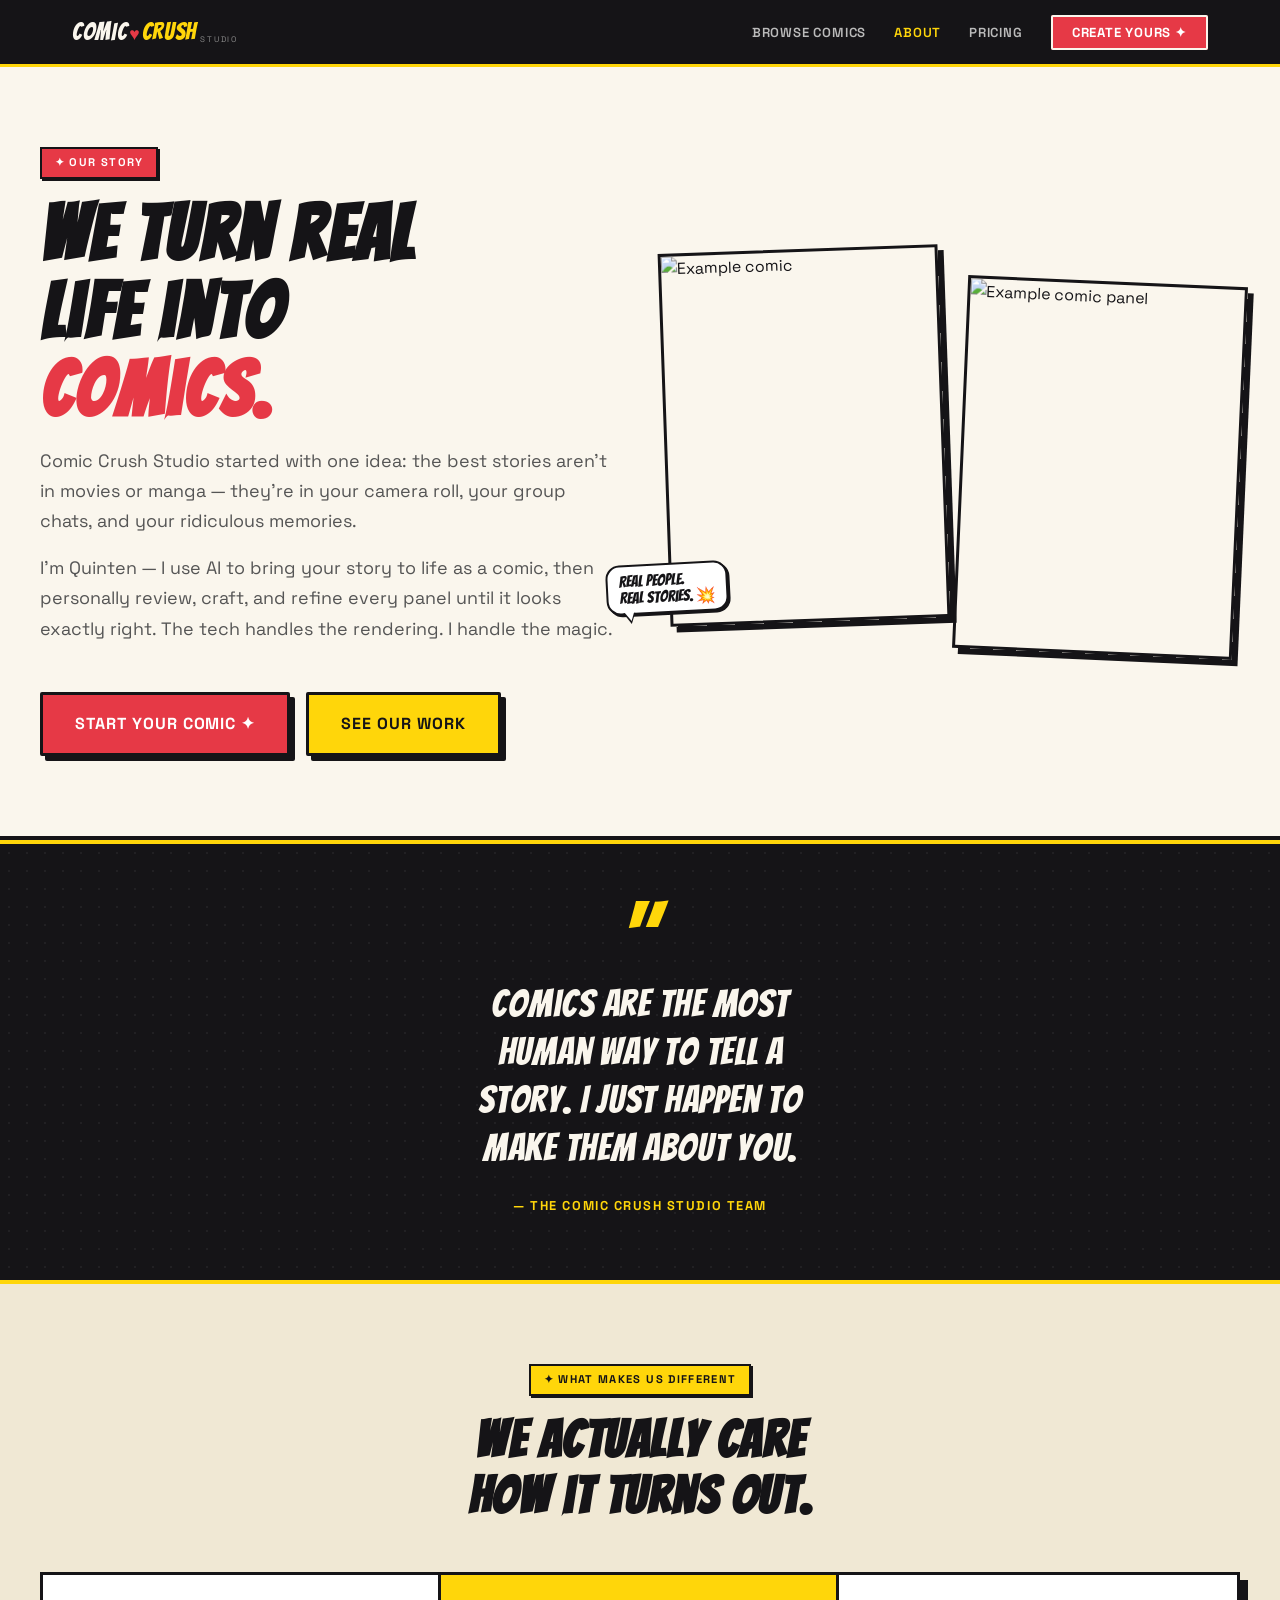
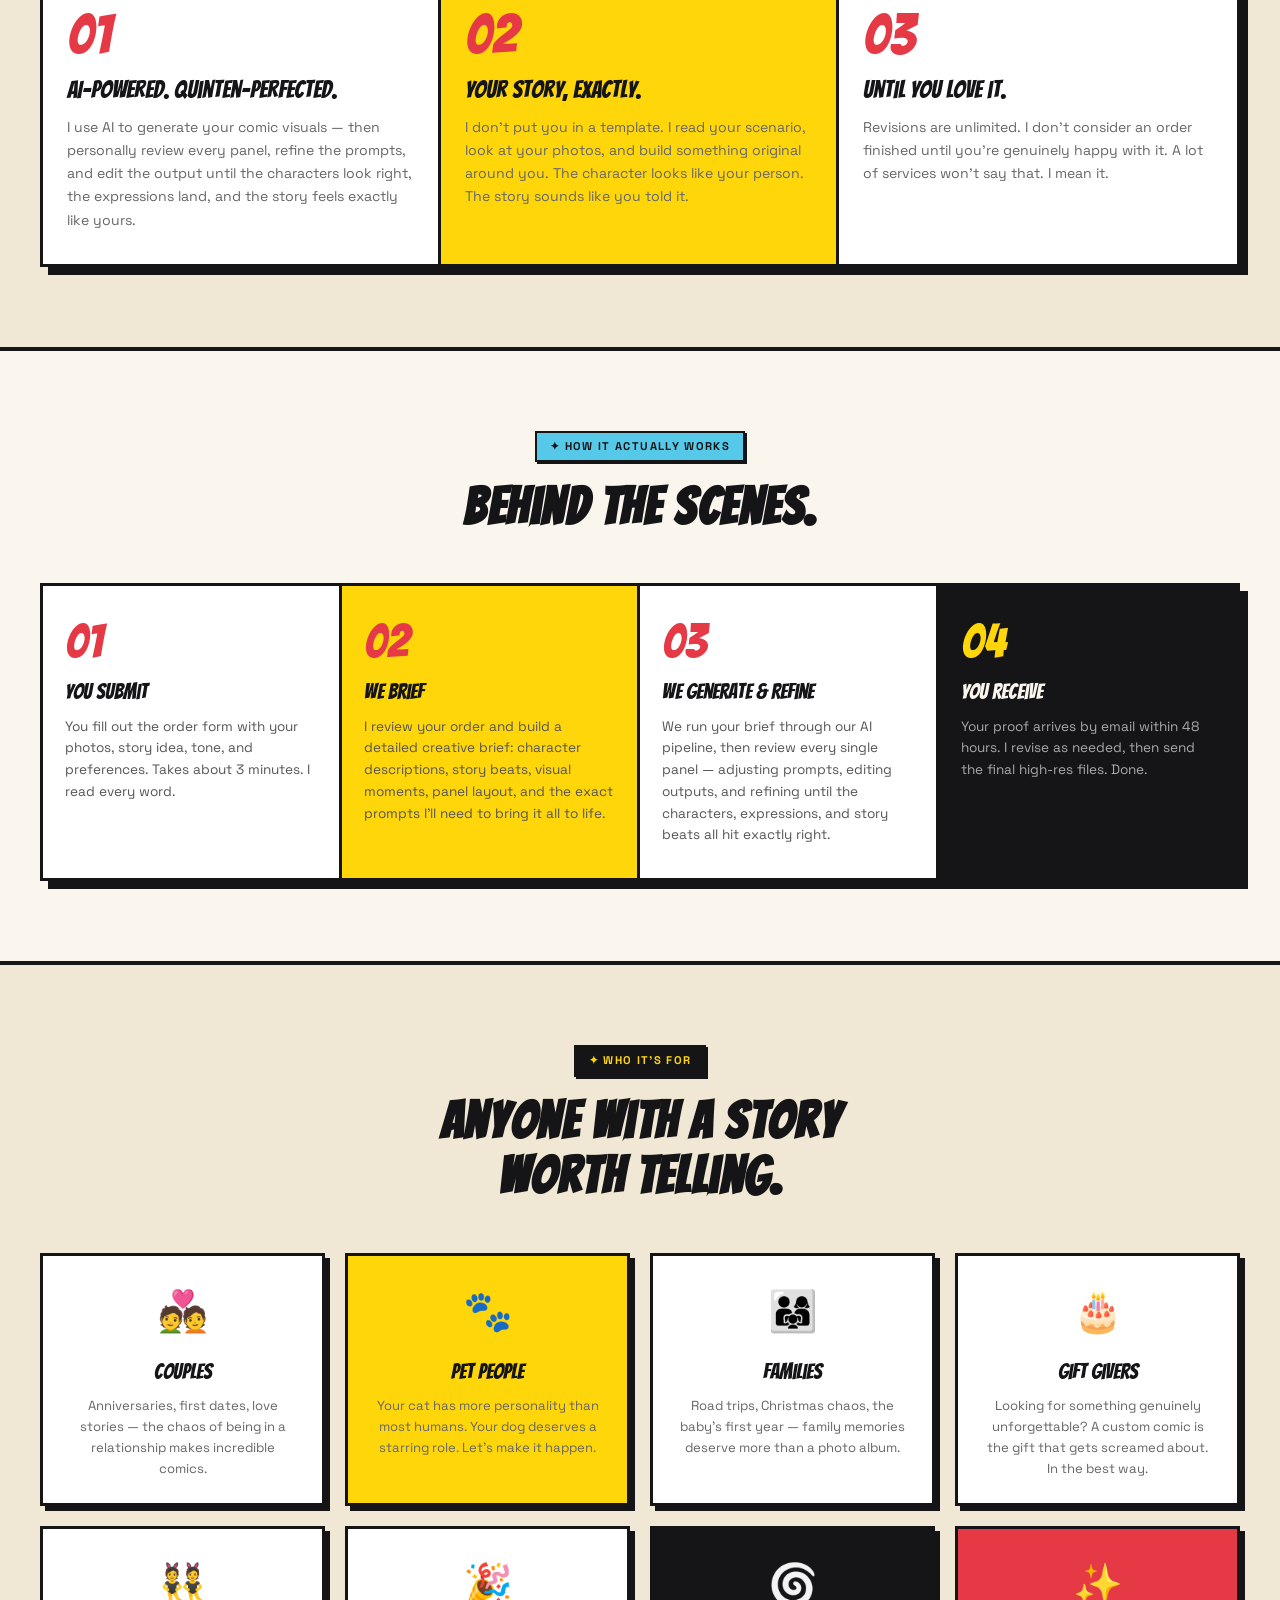
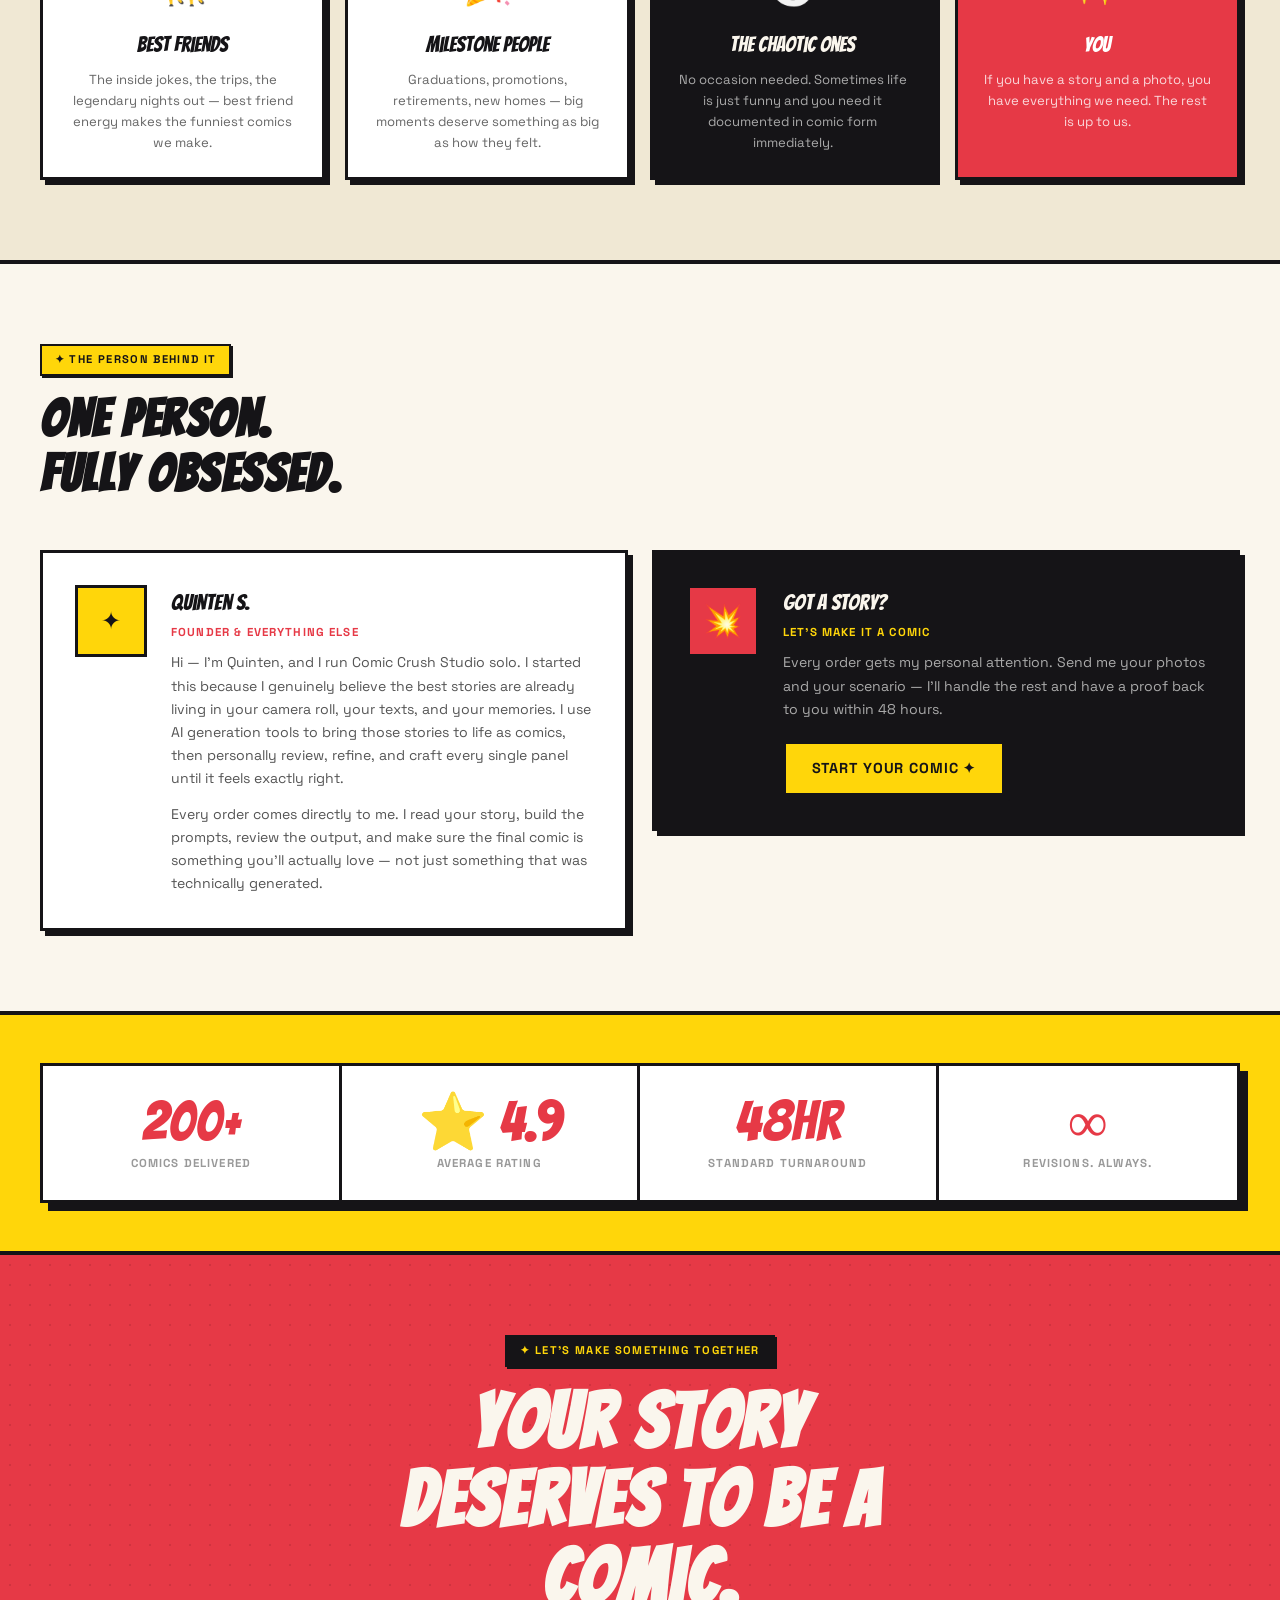
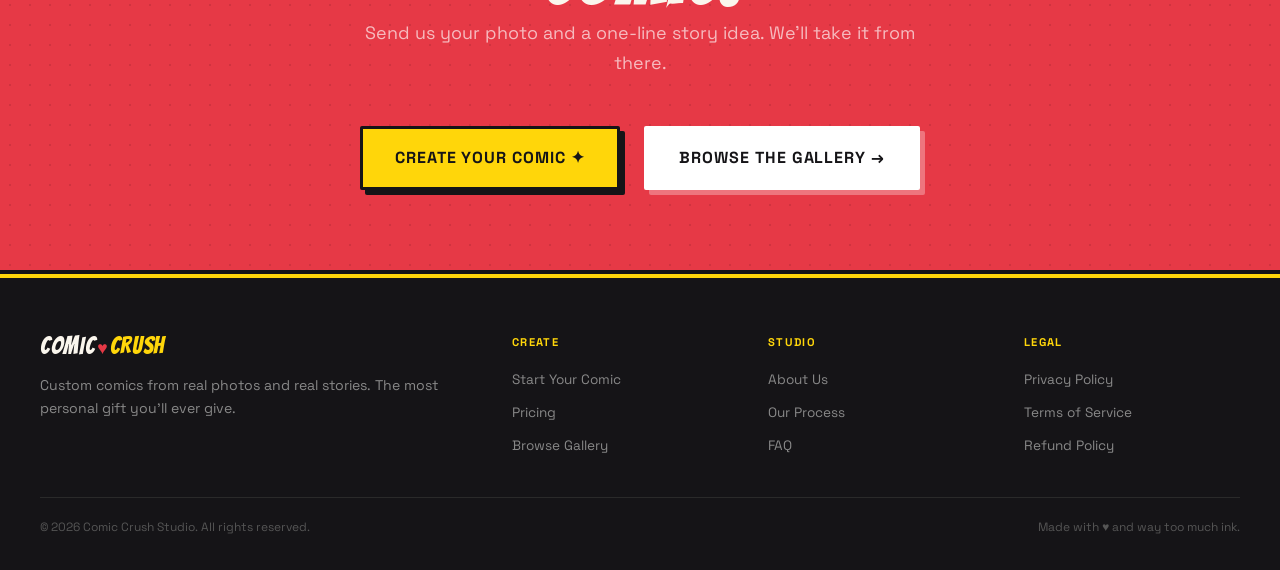
==== about.html @ 9007ba89 "Initial commit: Comic Crush Studio site Static site with browse/detail pages, 4 comics in organized " ====
<!DOCTYPE html>
<html lang="en">
<head>
<meta charset="UTF-8">
<meta name="viewport" content="width=device-width, initial-scale=1.0">
<title>About Us — Comic Crush Studio</title>
<link rel="stylesheet" href="style.css">
<style>
.about-hero-grid { display:grid; grid-template-columns:1fr 1fr; gap:3rem; align-items:center; }
.about-panels { display:grid; grid-template-columns:1fr 1fr; gap:1rem; }
.about-panel { border:3px solid var(--ink); overflow:hidden; }
.about-panel img { width:100%; height:100%; object-fit:cover; display:block; }
.about-panel-1 { aspect-ratio:3/4; transform:rotate(-2deg); box-shadow:6px 6px 0 var(--ink); }
.about-panel-2 { aspect-ratio:3/4; transform:rotate(2.5deg); box-shadow:6px 6px 0 var(--ink); margin-top:2rem; }
.values-grid { display:grid; grid-template-columns:repeat(3,1fr); gap:0; border:3px solid var(--ink); box-shadow:var(--shadow-heavy); }
.value-cell { padding:2rem 1.5rem; border-right:3px solid var(--ink); background:white; }
.value-cell:last-child { border-right:none; }
.value-num { font-family:var(--font-display); font-size:3.5rem; color:var(--red); line-height:1; margin-bottom:0.5rem; }
.value-title { font-family:var(--font-display); font-size:1.5rem; margin-bottom:0.4rem; }
.value-desc { font-size:0.88rem; color:#666; line-height:1.65; }
.process-steps { display:grid; grid-template-columns:repeat(4,1fr); gap:0; border:3px solid var(--ink); box-shadow:var(--shadow-heavy); }
.process-step { padding:2rem 1.4rem; border-right:3px solid var(--ink); background:white; position:relative; }
.process-step:last-child { border-right:none; }
.process-step:nth-child(2) { background:var(--yellow); }
.process-num { font-family:var(--font-display); font-size:3rem; color:var(--red); line-height:1; margin-bottom:0.6rem; }
.process-title { font-family:var(--font-display); font-size:1.3rem; margin-bottom:0.4rem; }
.process-desc { font-size:0.85rem; color:#555; line-height:1.6; }
.for-who-grid { display:grid; grid-template-columns:repeat(4,1fr); gap:1.25rem; }
.for-card { border:3px solid var(--ink); padding:1.5rem; background:white; box-shadow:var(--shadow-card); text-align:center; transition:transform 0.2s, box-shadow 0.2s; }
.for-card:hover { transform:translate(-2px,-2px); box-shadow:7px 7px 0 var(--ink); }
.for-icon { font-size:2.5rem; margin-bottom:0.75rem; }
.for-title { font-family:var(--font-display); font-size:1.3rem; margin-bottom:0.4rem; }
.for-desc { font-size:0.82rem; color:#666; line-height:1.6; }
.team-panel { border:3px solid var(--ink); padding:2rem; background:white; box-shadow:var(--shadow-card); display:flex; gap:1.5rem; align-items:flex-start; }
.team-avatar { width:72px; height:72px; border:3px solid var(--ink); flex-shrink:0; display:flex; align-items:center; justify-content:center; font-family:var(--font-display); font-size:2rem; }
.team-name { font-family:var(--font-display); font-size:1.4rem; margin-bottom:0.15rem; }
.team-role { font-size:0.72rem; text-transform:uppercase; letter-spacing:0.1em; font-weight:700; color:var(--red); margin-bottom:0.6rem; }
.team-bio { font-size:0.88rem; color:#555; line-height:1.65; }
.quote-band { background:var(--ink); border-top:4px solid var(--yellow); border-bottom:4px solid var(--yellow); padding:4rem 2rem; text-align:center; position:relative; overflow:hidden; }
.quote-band::before { content:''; position:absolute; inset:0; background-image:radial-gradient(circle,rgba(255,255,255,0.05) 1px,transparent 1px); background-size:18px 18px; pointer-events:none; }
@media(max-width:900px){ .about-hero-grid{grid-template-columns:1fr} .process-steps{grid-template-columns:1fr 1fr} .for-who-grid{grid-template-columns:1fr 1fr} .values-grid{grid-template-columns:1fr} .value-cell{border-right:none;border-bottom:3px solid var(--ink)} .value-cell:last-child{border-bottom:none} }
@media(max-width:600px){ .process-steps{grid-template-columns:1fr} .process-step{border-right:none;border-bottom:3px solid var(--ink)} .process-step:last-child{border-bottom:none} .for-who-grid{grid-template-columns:1fr 1fr} .team-panel{flex-direction:column} }
@media(max-width:440px){ .for-who-grid{grid-template-columns:1fr} }
</style>
</head>
<body>

<nav class="nav">
  <div class="nav-inner">
    <a href="index.html"><div class="logo-wordmark"><span class="logo-comic">COMIC</span><span class="logo-heart">♥</span><span class="logo-crush">CRUSH</span><span class="logo-studio">STUDIO</span></div></a>
    <ul class="nav-links">
      <li><a href="browse.html">Browse Comics</a></li>
      <li><a href="about.html" style="color:var(--yellow)">About</a></li>
      <li><a href="index.html#pricing">Pricing</a></li>
      <li><a href="create.html" class="nav-cta">Create Yours ✦</a></li>
    </ul>
    <button class="nav-menu-btn" onclick="document.getElementById('mm').style.display=document.getElementById('mm').style.display==='block'?'none':'block'" aria-label="Menu">
      <svg width="22" height="16" viewBox="0 0 22 16"><rect y="0" width="22" height="2.5" fill="#faf6ed"/><rect y="6.5" width="22" height="2.5" fill="#faf6ed"/><rect y="13" width="22" height="2.5" fill="#faf6ed"/></svg>
    </button>
  </div>
  <div class="nav-mobile-menu" id="mm" style="display:none">
    <a href="browse.html">Browse Comics</a><a href="about.html">About</a>
    <a href="index.html#pricing">Pricing</a><a href="create.html" style="color:var(--yellow)!important">✦ Create Yours</a>
  </div>
</nav>

<!-- ABOUT HERO -->
<section class="section" style="background:var(--cream);border-bottom:4px solid var(--ink)">
  <div class="container">
    <div class="about-hero-grid">
      <div>
        <div class="section-label red mb-sm">✦ Our Story</div>
        <h1 class="display-heading">We turn real<br>life into<br><span class="text-red">comics.</span></h1>
        <p class="subheading mt-sm">Comic Crush Studio started with one idea: the best stories aren't in movies or manga — they're in your camera roll, your group chats, and your ridiculous memories.</p>
        <p class="subheading mt-sm">I'm Quinten — I use AI to bring your story to life as a comic, then personally review, craft, and refine every panel until it looks exactly right. The tech handles the rendering. I handle the magic.</p>
        <div class="d-flex flex-wrap gap-sm mt-lg">
          <a href="create.html" class="btn btn-primary btn-lg">Start Your Comic ✦</a>
          <a href="browse.html" class="btn btn-secondary btn-lg">See Our Work</a>
        </div>
      </div>
      <div style="position:relative">
        <div class="about-panels">
          <div class="about-panel about-panel-1">
            <img src="AI%20Comics/A%20%26%20Q%20Beach%20Page%201.png" alt="Example comic" style="object-position:top left">
          </div>
          <div class="about-panel about-panel-2">
            <img src="AI%20Comics/A%20%26%20Q%20Beach%20Page%203.png" alt="Example comic panel" style="object-position:bottom right">
          </div>
        </div>
        <div class="speech-bubble" style="position:absolute;bottom:10%;left:-10%;transform:rotate(-3deg);z-index:10">Real people.<br>Real stories. 💥</div>
      </div>
    </div>
  </div>
</section>

<!-- QUOTE BAND -->
<div class="quote-band">
  <div class="container" style="position:relative;z-index:1">
    <div style="font-family:var(--font-display);font-size:5rem;color:var(--yellow);line-height:0.7;margin-bottom:1rem">"</div>
    <p style="font-family:var(--font-display);font-size:clamp(1.6rem,3vw,2.5rem);color:var(--cream);max-width:20ch;margin:0 auto;line-height:1.25;letter-spacing:0.02em">Comics are the most human way to tell a story. I just happen to make them about you.</p>
    <div style="margin-top:1.5rem;font-size:0.8rem;text-transform:uppercase;letter-spacing:0.12em;color:var(--yellow);font-weight:700">— The Comic Crush Studio Team</div>
  </div>
</div>

<!-- WHAT MAKES US DIFFERENT -->
<section class="section" style="background:var(--cream-dark);border-bottom:4px solid var(--ink)">
  <div class="container">
    <div class="text-center mb-lg">
      <div class="section-label">✦ What Makes Us Different</div>
      <h2 class="section-heading">We actually care<br>how it turns out.</h2>
    </div>
    <div class="values-grid">
      <div class="value-cell">
        <div class="value-num">01</div>
        <div class="value-title">AI-powered. Quinten-perfected.</div>
        <p class="value-desc">I use AI to generate your comic visuals — then personally review every panel, refine the prompts, and edit the output until the characters look right, the expressions land, and the story feels exactly like yours.</p>
      </div>
      <div class="value-cell" style="background:var(--yellow)">
        <div class="value-num">02</div>
        <div class="value-title">Your story, exactly.</div>
        <p class="value-desc">I don't put you in a template. I read your scenario, look at your photos, and build something original around you. The character looks like your person. The story sounds like you told it.</p>
      </div>
      <div class="value-cell">
        <div class="value-num">03</div>
        <div class="value-title">Until you love it.</div>
        <p class="value-desc">Revisions are unlimited. I don't consider an order finished until you're genuinely happy with it. A lot of services won't say that. I mean it.</p>
      </div>
    </div>
  </div>
</section>

<!-- THE PROCESS -->
<section class="section" style="border-bottom:4px solid var(--ink)">
  <div class="container">
    <div class="text-center mb-lg">
      <div class="section-label blue">✦ How It Actually Works</div>
      <h2 class="section-heading">Behind the scenes.</h2>
    </div>
    <div class="process-steps">
      <div class="process-step">
        <div class="process-num">01</div>
        <div class="process-title">You Submit</div>
        <p class="process-desc">You fill out the order form with your photos, story idea, tone, and preferences. Takes about 3 minutes. I read every word.</p>
      </div>
      <div class="process-step">
        <div class="process-num">02</div>
        <div class="process-title">We Brief</div>
        <p class="process-desc">I review your order and build a detailed creative brief: character descriptions, story beats, visual moments, panel layout, and the exact prompts I'll need to bring it all to life.</p>
      </div>
      <div class="process-step">
        <div class="process-num">03</div>
        <div class="process-title">We Generate &amp; Refine</div>
        <p class="process-desc">We run your brief through our AI pipeline, then review every single panel — adjusting prompts, editing outputs, and refining until the characters, expressions, and story beats all hit exactly right.</p>
      </div>
      <div class="process-step" style="background:var(--ink)">
        <div class="process-num" style="color:var(--yellow)">04</div>
        <div class="process-title" style="color:var(--cream)">You Receive</div>
        <p class="process-desc" style="color:#aaa">Your proof arrives by email within 48 hours. I revise as needed, then send the final high-res files. Done.</p>
      </div>
    </div>
  </div>
</section>

<!-- WHO IS THIS FOR -->
<section class="section" style="background:var(--cream-dark);border-bottom:4px solid var(--ink)">
  <div class="container">
    <div class="text-center mb-lg">
      <div class="section-label dark">✦ Who It's For</div>
      <h2 class="section-heading">Anyone with a story<br>worth telling.</h2>
    </div>
    <div class="for-who-grid">
      <div class="for-card">
        <div class="for-icon">💑</div>
        <div class="for-title">Couples</div>
        <p class="for-desc">Anniversaries, first dates, love stories — the chaos of being in a relationship makes incredible comics.</p>
      </div>
      <div class="for-card" style="background:var(--yellow)">
        <div class="for-icon">🐾</div>
        <div class="for-title">Pet People</div>
        <p class="for-desc">Your cat has more personality than most humans. Your dog deserves a starring role. Let's make it happen.</p>
      </div>
      <div class="for-card">
        <div class="for-icon">👨‍👩‍👧</div>
        <div class="for-title">Families</div>
        <p class="for-desc">Road trips, Christmas chaos, the baby's first year — family memories deserve more than a photo album.</p>
      </div>
      <div class="for-card">
        <div class="for-icon">🎂</div>
        <div class="for-title">Gift Givers</div>
        <p class="for-desc">Looking for something genuinely unforgettable? A custom comic is the gift that gets screamed about. In the best way.</p>
      </div>
      <div class="for-card">
        <div class="for-icon">👯</div>
        <div class="for-title">Best Friends</div>
        <p class="for-desc">The inside jokes, the trips, the legendary nights out — best friend energy makes the funniest comics we make.</p>
      </div>
      <div class="for-card">
        <div class="for-icon">🎉</div>
        <div class="for-title">Milestone People</div>
        <p class="for-desc">Graduations, promotions, retirements, new homes — big moments deserve something as big as how they felt.</p>
      </div>
      <div class="for-card" style="background:var(--ink)">
        <div class="for-icon" style="filter:grayscale(1) brightness(2)">🌀</div>
        <div class="for-title" style="color:var(--cream)">The Chaotic Ones</div>
        <p class="for-desc" style="color:#aaa">No occasion needed. Sometimes life is just funny and you need it documented in comic form immediately.</p>
      </div>
      <div class="for-card" style="background:var(--red)">
        <div class="for-icon">✨</div>
        <div class="for-title" style="color:white">You</div>
        <p class="for-desc" style="color:rgba(255,255,255,0.8)">If you have a story and a photo, you have everything we need. The rest is up to us.</p>
      </div>
    </div>
  </div>
</section>

<!-- TEAM -->
<section class="section" style="border-bottom:4px solid var(--ink)">
  <div class="container">
    <div class="mb-lg">
      <div class="section-label mb-sm">✦ The Person Behind It</div>
      <h2 class="section-heading">One person.<br>Fully obsessed.</h2>
    </div>
    <div style="display:grid;grid-template-columns:1fr 1fr;gap:1.5rem;align-items:start">
      <div class="team-panel">
        <div class="team-avatar" style="background:var(--yellow);font-size:1.5rem">✦</div>
        <div>
          <div class="team-name">Quinten S.</div>
          <div class="team-role">Founder &amp; Everything Else</div>
          <p class="team-bio">Hi — I'm Quinten, and I run Comic Crush Studio solo. I started this because I genuinely believe the best stories are already living in your camera roll, your texts, and your memories. I use AI generation tools to bring those stories to life as comics, then personally review, refine, and craft every single panel until it feels exactly right.</p>
          <p class="team-bio" style="margin-top:0.75rem">Every order comes directly to me. I read your story, build the prompts, review the output, and make sure the final comic is something you'll actually love — not just something that was technically generated.</p>
        </div>
      </div>
      <div class="team-panel" style="background:var(--ink)">
        <div class="team-avatar" style="background:var(--red)">💥</div>
        <div>
          <div class="team-name" style="color:var(--cream)">Got a story?</div>
          <div class="team-role" style="color:var(--yellow)">Let's Make It a Comic</div>
          <p class="team-bio" style="color:#aaa;margin-top:0.5rem">Every order gets my personal attention. Send me your photos and your scenario — I'll handle the rest and have a proof back to you within 48 hours.</p>
          <a href="create.html" class="btn btn-secondary" style="margin-top:1.25rem;display:inline-flex">Start Your Comic ✦</a>
        </div>
      </div>
    </div>
  </div>
</section>

<!-- STATS STRIP -->
<section style="background:var(--yellow);border-bottom:4px solid var(--ink);padding:3rem 2rem">
  <div class="container">
    <div style="display:grid;grid-template-columns:repeat(4,1fr);gap:0;border:3px solid var(--ink);box-shadow:var(--shadow-heavy);background:white">
      <div style="padding:1.75rem;text-align:center;border-right:3px solid var(--ink)">
        <div style="font-family:var(--font-display);font-size:3.5rem;color:var(--red);line-height:1">200+</div>
        <div style="font-size:0.72rem;text-transform:uppercase;letter-spacing:0.1em;font-weight:700;color:#999;margin-top:0.25rem">Comics Delivered</div>
      </div>
      <div style="padding:1.75rem;text-align:center;border-right:3px solid var(--ink)">
        <div style="font-family:var(--font-display);font-size:3.5rem;color:var(--red);line-height:1">⭐ 4.9</div>
        <div style="font-size:0.72rem;text-transform:uppercase;letter-spacing:0.1em;font-weight:700;color:#999;margin-top:0.25rem">Average Rating</div>
      </div>
      <div style="padding:1.75rem;text-align:center;border-right:3px solid var(--ink)">
        <div style="font-family:var(--font-display);font-size:3.5rem;color:var(--red);line-height:1">48hr</div>
        <div style="font-size:0.72rem;text-transform:uppercase;letter-spacing:0.1em;font-weight:700;color:#999;margin-top:0.25rem">Standard Turnaround</div>
      </div>
      <div style="padding:1.75rem;text-align:center">
        <div style="font-family:var(--font-display);font-size:3.5rem;color:var(--red);line-height:1">∞</div>
        <div style="font-size:0.72rem;text-transform:uppercase;letter-spacing:0.1em;font-weight:700;color:#999;margin-top:0.25rem">Revisions. Always.</div>
      </div>
    </div>
  </div>
</section>

<!-- FINAL CTA -->
<section style="background:var(--red);border-bottom:4px solid var(--ink);padding:5rem 2rem;position:relative;overflow:hidden">
  <div style="position:absolute;inset:0;background-image:radial-gradient(circle,rgba(0,0,0,0.1) 1.5px,transparent 1.5px);background-size:20px 20px;pointer-events:none"></div>
  <div class="container text-center" style="position:relative;z-index:1">
    <div class="section-label dark" style="margin:0 auto 1rem">✦ Let's Make Something Together</div>
    <h2 class="display-heading text-cream" style="max-width:16ch;margin:0 auto">Your story deserves to be a comic.</h2>
    <p class="subheading mt-sm" style="color:rgba(255,255,255,0.65);margin:0 auto">Send us your photo and a one-line story idea. We'll take it from there.</p>
    <div class="d-flex flex-wrap gap-md mt-lg" style="justify-content:center">
      <a href="create.html" class="btn btn-secondary btn-lg">Create Your Comic ✦</a>
      <a href="browse.html" class="btn btn-white btn-lg">Browse the Gallery →</a>
    </div>
  </div>
</section>

<footer class="footer">
  <div class="footer-inner">
    <div class="footer-grid">
      <div><div class="logo-wordmark mb-sm"><span class="logo-comic">COMIC</span><span class="logo-heart">♥</span><span class="logo-crush">CRUSH</span></div><p class="footer-tagline">Custom comics from real photos and real stories. The most personal gift you'll ever give.</p></div>
      <div><div class="footer-col-title">Create</div><ul class="footer-links"><li><a href="create.html">Start Your Comic</a></li><li><a href="index.html#pricing">Pricing</a></li><li><a href="browse.html">Browse Gallery</a></li></ul></div>
      <div><div class="footer-col-title">Studio</div><ul class="footer-links"><li><a href="about.html">About Us</a></li><li><a href="about.html">Our Process</a></li><li><a href="index.html#faq">FAQ</a></li></ul></div>
      <div><div class="footer-col-title">Legal</div><ul class="footer-links"><li><a href="#">Privacy Policy</a></li><li><a href="#">Terms of Service</a></li><li><a href="#">Refund Policy</a></li></ul></div>
    </div>
    <div class="footer-bottom"><span>© 2026 Comic Crush Studio. All rights reserved.</span><span>Made with ♥ and way too much ink.</span></div>
  </div>
</footer>

</body>
</html>
---- style.css ----
/* ============================================
   COMIC CRUSH STUDIO — Shared Design System
   ============================================ */
@import url('https://fonts.googleapis.com/css2?family=Bangers&family=Space+Grotesk:wght@300;400;500;600;700&display=swap');

:root {
  --cream: #faf6ed;
  --cream-dark: #f0e8d4;
  --ink: #151417;
  --red: #e63946;
  --red-dark: #c1121f;
  --yellow: #ffd60a;
  --blue: #57c9e8;
  --pink: #ff6b8a;
  --navy: #1a1a2e;
  --white: #ffffff;
  --font-display: 'Bangers', cursive;
  --font-ui: 'Space Grotesk', sans-serif;
  --max-w: 1200px;
  --shadow-card: 5px 5px 0 var(--ink);
  --shadow-heavy: 8px 8px 0 var(--ink);
  --panel-border: 3px solid var(--ink);
}

*, *::before, *::after { box-sizing: border-box; margin: 0; padding: 0; }
html { scroll-behavior: smooth; }
body { font-family: var(--font-ui); background: var(--cream); color: var(--ink); line-height: 1.6; overflow-x: hidden; }
img { max-width: 100%; display: block; }
a { text-decoration: none; color: inherit; }

/* ── HALFTONE ── */
.halftone { background-image: radial-gradient(circle, rgba(0,0,0,0.07) 1px, transparent 1px); background-size: 18px 18px; }
.halftone-light { background-image: radial-gradient(circle, rgba(0,0,0,0.04) 1px, transparent 1px); background-size: 16px 16px; }
.halftone-inv { background-image: radial-gradient(circle, rgba(255,255,255,0.08) 1px, transparent 1px); background-size: 18px 18px; }

/* ── NAV ── */
.nav { position: sticky; top: 0; z-index: 100; background: var(--ink); border-bottom: 3px solid var(--yellow); }
.nav-inner { max-width: var(--max-w); margin: 0 auto; display: flex; align-items: center; justify-content: space-between; height: 64px; padding: 0 2rem; gap: 1.5rem; }
.logo-wordmark { display: flex; align-items: baseline; gap: 0; line-height: 1; }
.logo-comic { font-family: var(--font-display); font-size: 1.5rem; color: var(--cream); letter-spacing: 0.03em; }
.logo-heart { font-size: 1.1rem; color: var(--red); margin: 0 0.1em; }
.logo-crush { font-family: var(--font-display); font-size: 1.5rem; color: var(--yellow); letter-spacing: 0.03em; }
.logo-studio { font-family: var(--font-ui); font-size: 0.5rem; color: #888; letter-spacing: 0.22em; text-transform: uppercase; padding-left: 0.4em; padding-bottom: 0.15em; align-self: flex-end; }
.nav-links { display: flex; align-items: center; gap: 1.75rem; list-style: none; }
.nav-links a { color: #bbb; font-weight: 600; font-size: 0.82rem; letter-spacing: 0.06em; text-transform: uppercase; transition: color 0.2s; }
.nav-links a:hover { color: var(--yellow); }
.nav-cta { background: var(--red) !important; color: white !important; padding: 0.45rem 1.2rem !important; border: 2px solid var(--cream) !important; font-weight: 700 !important; transition: background 0.2s, color 0.2s !important; border-radius: 2px; }
.nav-cta:hover { background: var(--yellow) !important; color: var(--ink) !important; border-color: var(--yellow) !important; }
.nav-menu-btn { display: none; background: none; border: none; cursor: pointer; color: var(--cream); padding: 4px; }
.nav-mobile-menu { display: none; background: var(--ink); border-bottom: 3px solid var(--yellow); padding: 1.25rem 2rem; }
.nav-mobile-menu a { display: block; color: #ccc; font-weight: 600; font-size: 0.9rem; text-transform: uppercase; letter-spacing: 0.06em; padding: 0.6rem 0; border-bottom: 1px solid #333; }
.nav-mobile-menu a:last-child { border: none; }
@media(max-width:768px){ .nav-links{display:none} .nav-menu-btn{display:block} }

/* ── BUTTONS ── */
.btn { display: inline-flex; align-items: center; gap: 0.45rem; padding: 0.8rem 1.6rem; font-family: var(--font-ui); font-size: 0.9rem; font-weight: 700; border: 3px solid var(--ink); cursor: pointer; transition: transform 0.15s, box-shadow 0.15s; box-shadow: var(--shadow-card); text-transform: uppercase; letter-spacing: 0.06em; border-radius: 2px; }
.btn:hover { transform: translate(-2px,-2px); box-shadow: 7px 7px 0 var(--ink); }
.btn:active { transform: translate(2px,2px); box-shadow: 2px 2px 0 var(--ink); }
.btn-primary { background: var(--red); color: white; }
.btn-secondary { background: var(--yellow); color: var(--ink); }
.btn-dark { background: var(--ink); color: var(--cream); }
.btn-outline { background: transparent; color: var(--ink); }
.btn-white { background: white; color: var(--ink); border-color: white; box-shadow: 5px 5px 0 rgba(255,255,255,0.3); }
.btn-white:hover { box-shadow: 7px 7px 0 rgba(255,255,255,0.3); }
.btn-lg { padding: 1rem 2rem; font-size: 1rem; }

/* ── LAYOUT ── */
.section { padding: 5rem 2rem; }
.section-sm { padding: 3rem 2rem; }
.container { max-width: var(--max-w); margin: 0 auto; }
@media(max-width:768px){ .section{padding:3rem 1.25rem} .section-sm{padding:2rem 1.25rem} }

/* ── LABELS / BADGES ── */
.section-label { display: inline-flex; align-items: center; gap: 0.4rem; background: var(--yellow); color: var(--ink); font-weight: 800; font-size: 0.7rem; text-transform: uppercase; letter-spacing: 0.12em; padding: 0.3rem 0.8rem; border: 2px solid var(--ink); box-shadow: 2px 2px 0 var(--ink); margin-bottom: 1.1rem; }
.section-label.red { background: var(--red); color: white; }
.section-label.dark { background: var(--ink); color: var(--yellow); }
.section-label.blue { background: var(--blue); color: var(--ink); }
.caption-box { background: var(--yellow); border: 2px solid var(--ink); font-weight: 800; font-size: 0.7rem; text-transform: uppercase; letter-spacing: 0.06em; padding: 0.25rem 0.55rem; display: inline-block; }
.caption-box.red { background: var(--red); color: white; }
.caption-box.dark { background: var(--ink); color: var(--cream); }
.caption-box.blue { background: var(--blue); }

/* ── TYPOGRAPHY ── */
.display-heading { font-family: var(--font-display); font-size: clamp(2.8rem, 6vw, 5.5rem); line-height: 1.02; letter-spacing: 0.03em; }
.section-heading { font-family: var(--font-display); font-size: clamp(2rem, 4vw, 3.5rem); line-height: 1.08; letter-spacing: 0.03em; }
.subheading { font-size: clamp(1rem, 1.4vw, 1.15rem); line-height: 1.7; color: #555; max-width: 54ch; }
.subheading-light { color: #aaa; }

/* ── PANEL / COMIC ELEMENTS ── */
.comic-panel { border: 3px solid var(--ink); box-shadow: var(--shadow-card); overflow: hidden; background: var(--white); position: relative; }
.panel-number { position: absolute; top: 8px; left: 8px; font-family: var(--font-display); font-size: 1.2rem; background: var(--yellow); border: 2px solid var(--ink); width: 26px; height: 26px; display: flex; align-items: center; justify-content: center; line-height: 1; z-index: 2; }

.speech-bubble { position: absolute; background: white; border: 2.5px solid var(--ink); border-radius: 14px; padding: 0.35rem 0.7rem; font-family: var(--font-display); font-size: 1rem; line-height: 1.1; box-shadow: 2px 2px 0 var(--ink); z-index: 5; white-space: nowrap; }
.speech-bubble::after { content: ''; position: absolute; bottom: -11px; left: 14px; border-left: 8px solid transparent; border-right: 4px solid transparent; border-top: 11px solid var(--ink); }
.speech-bubble::before { content: ''; position: absolute; bottom: -8px; left: 15px; border-left: 7px solid transparent; border-right: 3px solid transparent; border-top: 9px solid white; z-index: 1; }

.thought-bubble { border-radius: 50%; padding: 0.5rem 0.9rem; }
.thought-bubble::after { display: none; }
.thought-bubble::before { display: none; }

/* ── STARBURST ── */
.starburst { display: inline-flex; align-items: center; justify-content: center; background: var(--red); color: white; font-family: var(--font-display); clip-path: polygon(50% 0%,61% 35%,98% 35%,68% 57%,79% 91%,50% 70%,21% 91%,32% 57%,2% 35%,39% 35%); aspect-ratio: 1; text-align: center; line-height: 1.1; }

/* ── COMIC CARDS ── */
.comic-card { border: 3px solid var(--ink); box-shadow: var(--shadow-card); background: var(--white); overflow: hidden; transition: transform 0.2s, box-shadow 0.2s; cursor: pointer; }
.comic-card:hover { transform: translate(-3px,-3px); box-shadow: 8px 8px 0 var(--ink); }
.comic-card-thumb { aspect-ratio: 3/4; overflow: hidden; border-bottom: 3px solid var(--ink); position: relative; }
.comic-card-thumb img { width: 100%; height: 100%; object-fit: cover; transition: transform 0.3s; }
.comic-card:hover .comic-card-thumb img { transform: scale(1.04); }
.comic-card-body { padding: 0.9rem 1rem 1.1rem; }
.comic-card-title { font-family: var(--font-display); font-size: 1.25rem; line-height: 1.15; margin-bottom: 0.3rem; }
.comic-card-desc { font-size: 0.82rem; color: #666; line-height: 1.5; margin-bottom: 0.6rem; }
.comic-tags { display: flex; flex-wrap: wrap; gap: 0.3rem; }
.tag { font-size: 0.65rem; font-weight: 700; text-transform: uppercase; letter-spacing: 0.08em; padding: 0.18rem 0.45rem; border: 2px solid var(--ink); background: var(--cream); }
.tag.red { background: var(--red); color: white; border-color: var(--red); }
.tag.yellow { background: var(--yellow); border-color: var(--ink); }
.tag.blue { background: var(--blue); border-color: var(--ink); }
.tag.pink { background: var(--pink); color: white; border-color: var(--pink); }

/* ── PRICING ── */
.pricing-card { border: 3px solid var(--ink); box-shadow: var(--shadow-card); padding: 1.75rem; background: var(--white); position: relative; transition: transform 0.2s, box-shadow 0.2s; }
.pricing-card:hover { transform: translate(-2px,-2px); box-shadow: var(--shadow-heavy); }
.pricing-card.featured { background: var(--ink); color: var(--cream); }
.pricing-badge { position: absolute; top: -14px; left: 50%; transform: translateX(-50%); background: var(--red); color: white; font-weight: 800; font-size: 0.65rem; text-transform: uppercase; letter-spacing: 0.08em; padding: 0.28rem 0.7rem; border: 2px solid var(--ink); white-space: nowrap; }
.pricing-name { font-family: var(--font-display); font-size: 1.7rem; margin-bottom: 0.15rem; }
.pricing-price { font-family: var(--font-display); font-size: 2.8rem; line-height: 1; margin-bottom: 0.4rem; color: var(--red); }
.pricing-card.featured .pricing-price { color: var(--yellow); }
.pricing-desc { font-size: 0.82rem; color: #777; margin-bottom: 1.25rem; line-height: 1.5; }
.pricing-card.featured .pricing-desc { color: #999; }
.pricing-features { list-style: none; display: flex; flex-direction: column; gap: 0.45rem; margin-bottom: 1.5rem; font-size: 0.88rem; }
.pricing-features li::before { content: '✦ '; color: var(--red); font-weight: 900; }
.pricing-card.featured .pricing-features li::before { color: var(--yellow); }
.pricing-pages { font-family: var(--font-display); font-size: 1rem; color: #999; margin-bottom: 1rem; letter-spacing: 0.05em; }
.pricing-card.featured .pricing-pages { color: #777; }

/* ── FAQ ── */
.faq-item { border: 3px solid var(--ink); margin-bottom: -3px; background: white; }
.faq-question { display: flex; justify-content: space-between; align-items: center; padding: 1.1rem 1.4rem; cursor: pointer; font-weight: 700; font-size: 0.95rem; user-select: none; transition: background 0.2s; }
.faq-question:hover { background: var(--cream); }
.faq-question.open { background: var(--yellow); }
.faq-icon { font-family: var(--font-display); font-size: 1.6rem; transition: transform 0.25s; flex-shrink: 0; margin-left: 1rem; }
.faq-question.open .faq-icon { transform: rotate(45deg); }
.faq-answer { display: none; padding: 0.9rem 1.4rem 1.1rem; font-size: 0.9rem; line-height: 1.7; border-top: 2px solid var(--ink); color: #555; }
.faq-answer.open { display: block; }

/* ── FORM ── */
.form-group { margin-bottom: 1.4rem; }
.form-label { display: block; font-weight: 700; font-size: 0.82rem; margin-bottom: 0.45rem; text-transform: uppercase; letter-spacing: 0.06em; }
.form-hint { font-size: 0.78rem; color: #888; margin-bottom: 0.35rem; font-style: italic; }
.form-input, .form-select, .form-textarea { width: 100%; padding: 0.8rem 0.95rem; border: 3px solid var(--ink); font-family: var(--font-ui); font-size: 0.9rem; background: white; color: var(--ink); transition: box-shadow 0.2s, border-color 0.2s; appearance: none; -webkit-appearance: none; border-radius: 0; }
.form-input:focus, .form-select:focus, .form-textarea:focus { outline: none; box-shadow: 4px 4px 0 var(--red); border-color: var(--red); }
.form-textarea { min-height: 110px; resize: vertical; line-height: 1.6; }
.form-select { background-image: url("data:image/svg+xml,%3Csvg xmlns='http://www.w3.org/2000/svg' width='12' height='8' viewBox='0 0 12 8'%3E%3Cpath fill='%23151417' d='M6 8L0 0h12z'/%3E%3C/svg%3E"); background-repeat: no-repeat; background-position: right 1rem center; padding-right: 2.5rem; cursor: pointer; }
.chip-group { display: flex; flex-wrap: wrap; gap: 0.45rem; }
.chip { padding: 0.45rem 0.9rem; border: 2.5px solid var(--ink); background: var(--cream); font-size: 0.82rem; font-weight: 600; cursor: pointer; transition: all 0.15s; user-select: none; }
.chip:hover { background: var(--cream-dark); }
.chip.selected { background: var(--red); color: white; box-shadow: 2px 2px 0 var(--ink); }
.upload-zone { display: flex !important; border: 3px dashed var(--ink); padding: 0; text-align: center; background: var(--cream); cursor: pointer; transition: background 0.2s; align-items:center; justify-content:center; min-height:160px; position:relative; overflow:hidden; width:100%; box-sizing:border-box; }
.upload-zone:hover { background: var(--cream-dark); border-style: solid; }
.upload-zone input { display: none; }
.upload-zone-inner { display:flex; flex-direction:column; align-items:center; justify-content:center; gap:0.2rem; pointer-events:none; padding:1.5rem; }
.upload-preview { display:none !important; width:100%; height:100%; object-fit:cover; position:absolute; inset:0; }
.upload-preview.visible { display:block !important; }

/* ── TESTIMONIALS ── */
.testimonial-card { border: 3px solid var(--ink); padding: 1.5rem; background: var(--white); box-shadow: var(--shadow-card); }
.testimonial-q { font-family: var(--font-display); font-size: 4rem; line-height: 0.75; color: var(--yellow); }
.testimonial-text { font-size: 0.95rem; line-height: 1.65; color: #333; margin-bottom: 0.9rem; font-style: italic; }
.testimonial-author { font-weight: 700; font-size: 0.88rem; }
.testimonial-role { font-size: 0.75rem; color: #999; margin-top: 0.15rem; }

/* ── STEPS ── */
.steps-strip { display: grid; grid-template-columns: repeat(3,1fr); border: 3px solid var(--ink); box-shadow: var(--shadow-heavy); }
.step-cell { padding: 2rem 1.5rem; border-right: 3px solid var(--ink); position: relative; }
.step-cell:last-child { border-right: none; }
.step-num { font-family: var(--font-display); font-size: 4rem; color: var(--red); line-height: 1; margin-bottom: 0.6rem; }
.step-title { font-family: var(--font-display); font-size: 1.5rem; margin-bottom: 0.4rem; }
.step-desc { font-size: 0.88rem; line-height: 1.6; color: #666; }
@media(max-width:600px){ .steps-strip{grid-template-columns:1fr} .step-cell{border-right:none;border-bottom:3px solid var(--ink)} .step-cell:last-child{border-bottom:none} }

/* ── FOOTER ── */
.footer { background: var(--ink); color: var(--cream); padding: 3.5rem 2rem 2rem; border-top: 4px solid var(--yellow); }
.footer-inner { max-width: var(--max-w); margin: 0 auto; }
.footer-grid { display: grid; grid-template-columns: 2fr 1fr 1fr 1fr; gap: 2.5rem; margin-bottom: 2.5rem; }
.footer-col-title { font-weight: 800; font-size: 0.7rem; text-transform: uppercase; letter-spacing: 0.12em; color: var(--yellow); margin-bottom: 0.9rem; }
.footer-links { list-style: none; display: flex; flex-direction: column; gap: 0.45rem; }
.footer-links a { color: #888; font-size: 0.85rem; transition: color 0.2s; }
.footer-links a:hover { color: var(--cream); }
.footer-tagline { font-size: 0.88rem; color: #888; line-height: 1.6; margin-top: 0.5rem; }
.footer-bottom { border-top: 1px solid #2a2a2a; padding-top: 1.25rem; display: flex; justify-content: space-between; align-items: center; font-size: 0.75rem; color: #555; flex-wrap: wrap; gap: 0.5rem; }
@media(max-width:768px){ .footer-grid{grid-template-columns:1fr 1fr;gap:1.75rem} }
@media(max-width:480px){ .footer-grid{grid-template-columns:1fr} }


/* ── UTILS ── */
.text-center{text-align:center} .text-red{color:var(--red)} .text-yellow{color:var(--yellow)} .text-cream{color:var(--cream)} .text-ink{color:var(--ink)}
.bg-ink{background:var(--ink)} .bg-cream{background:var(--cream)} .bg-yellow{background:var(--yellow)} .bg-red{background:var(--red)} .bg-navy{background:var(--navy)}
.mt-xs{margin-top:.5rem} .mt-sm{margin-top:1rem} .mt-md{margin-top:2rem} .mt-lg{margin-top:3rem}
.mb-xs{margin-bottom:.5rem} .mb-sm{margin-bottom:1rem} .mb-md{margin-bottom:2rem} .mb-lg{margin-bottom:3rem}
.d-flex{display:flex} .flex-wrap{flex-wrap:wrap} .align-center{align-items:center} .gap-sm{gap:1rem} .gap-md{gap:1.5rem} .gap-lg{gap:2.5rem}
@media(max-width:768px){.hide-mobile{display:none!important}}
@media(min-width:769px){.hide-desktop{display:none!important}}

/* ── MOTION LINES ── */
.motion-lines-bg { background-image: repeating-linear-gradient(-45deg,transparent,transparent 9px,rgba(0,0,0,0.025) 9px,rgba(0,0,0,0.025) 10px); }

/* ── PAGE HEADER ── */
.page-hero { background: var(--ink); color: var(--cream); padding: 4rem 2rem 3rem; border-bottom: 4px solid var(--yellow); position: relative; overflow: hidden; }
.page-hero::after { content: ''; position: absolute; inset: 0; background-image: radial-gradient(circle, rgba(255,255,255,0.05) 1px, transparent 1px); background-size: 18px 18px; pointer-events: none; }

/* ── FORM PROGRESS ── */
.form-progress { display: flex; align-items: center; gap: 0; margin-bottom: 2.5rem; }
.progress-step { display: flex; align-items: center; gap: 0; }
.progress-dot { width: 36px; height: 36px; border: 3px solid var(--ink); background: var(--cream); display: flex; align-items: center; justify-content: center; font-weight: 800; font-size: 0.8rem; flex-shrink: 0; }
.progress-dot.done { background: var(--red); color: white; border-color: var(--red); }
.progress-dot.active { background: var(--yellow); border-color: var(--ink); }
.progress-line { width: 40px; height: 3px; background: var(--ink); }
.progress-label { font-size: 0.65rem; font-weight: 700; text-transform: uppercase; letter-spacing: 0.08em; color: #999; margin-top: 0.3rem; }
.progress-step.active .progress-label { color: var(--ink); }

/* ── FILTER BAR ── */
.filter-bar { display: flex; flex-wrap: wrap; gap: 0.4rem; align-items: center; }
.filter-btn { padding: 0.4rem 0.9rem; border: 2.5px solid var(--ink); background: var(--cream); font-size: 0.75rem; font-weight: 700; text-transform: uppercase; letter-spacing: 0.07em; cursor: pointer; transition: all 0.15s; }
.filter-btn:hover { background: var(--cream-dark); }
.filter-btn.active { background: var(--ink); color: var(--cream); }

/* ── SCROLLBAR ── */
::-webkit-scrollbar { width: 8px; } ::-webkit-scrollbar-track { background: var(--cream); } ::-webkit-scrollbar-thumb { background: var(--ink); border: 2px solid var(--cream); }
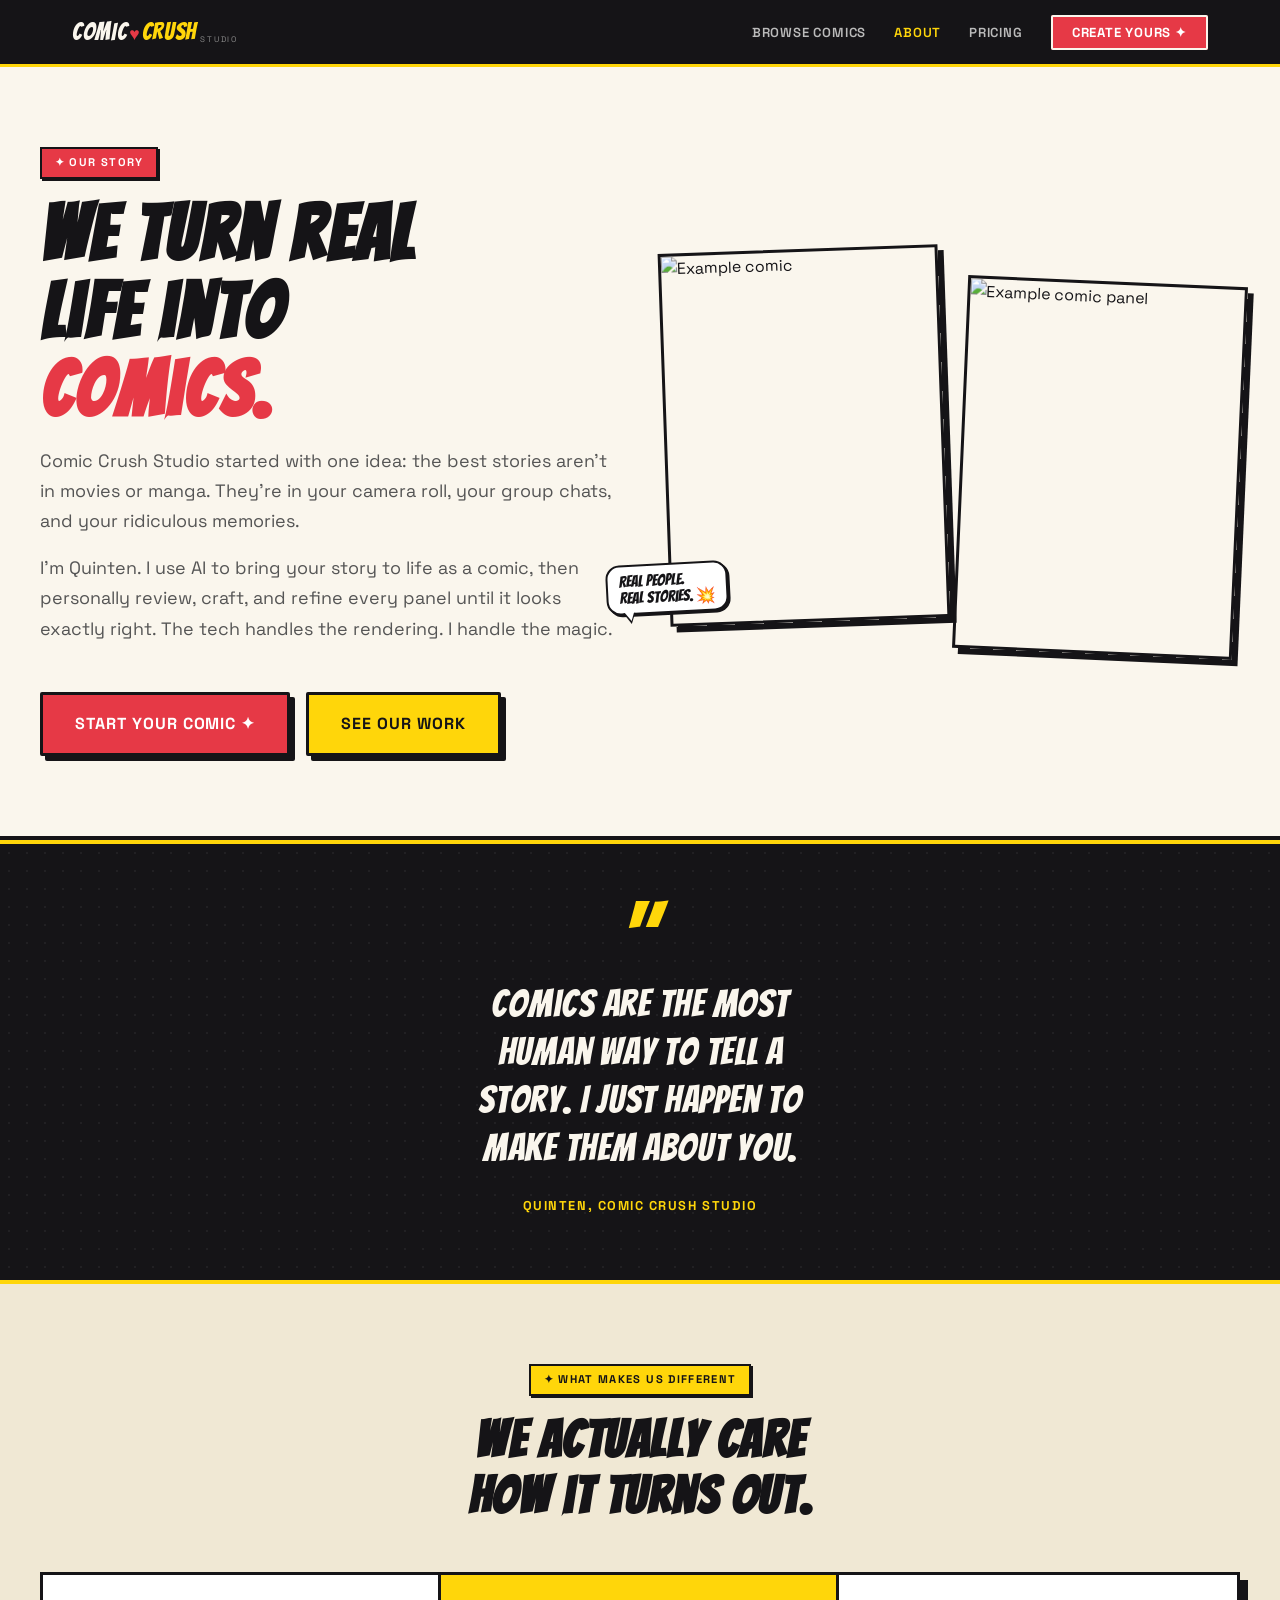
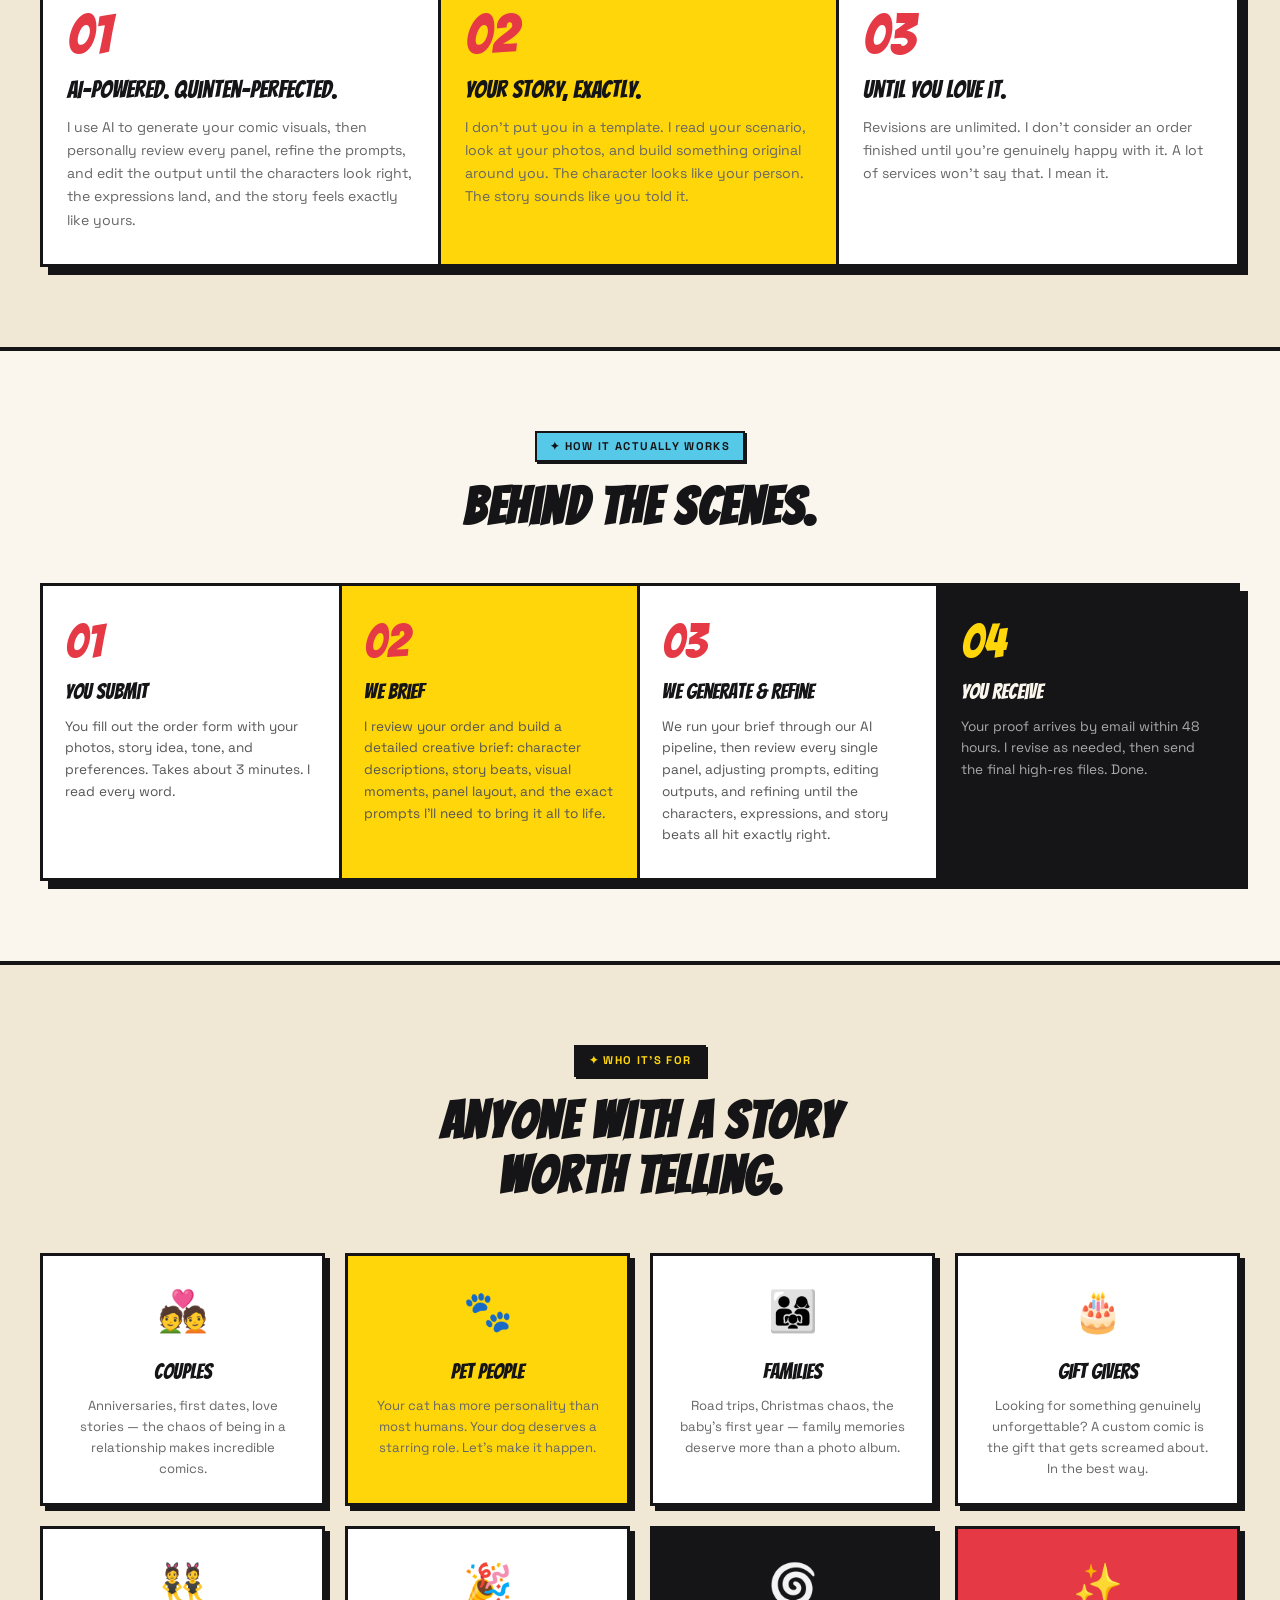
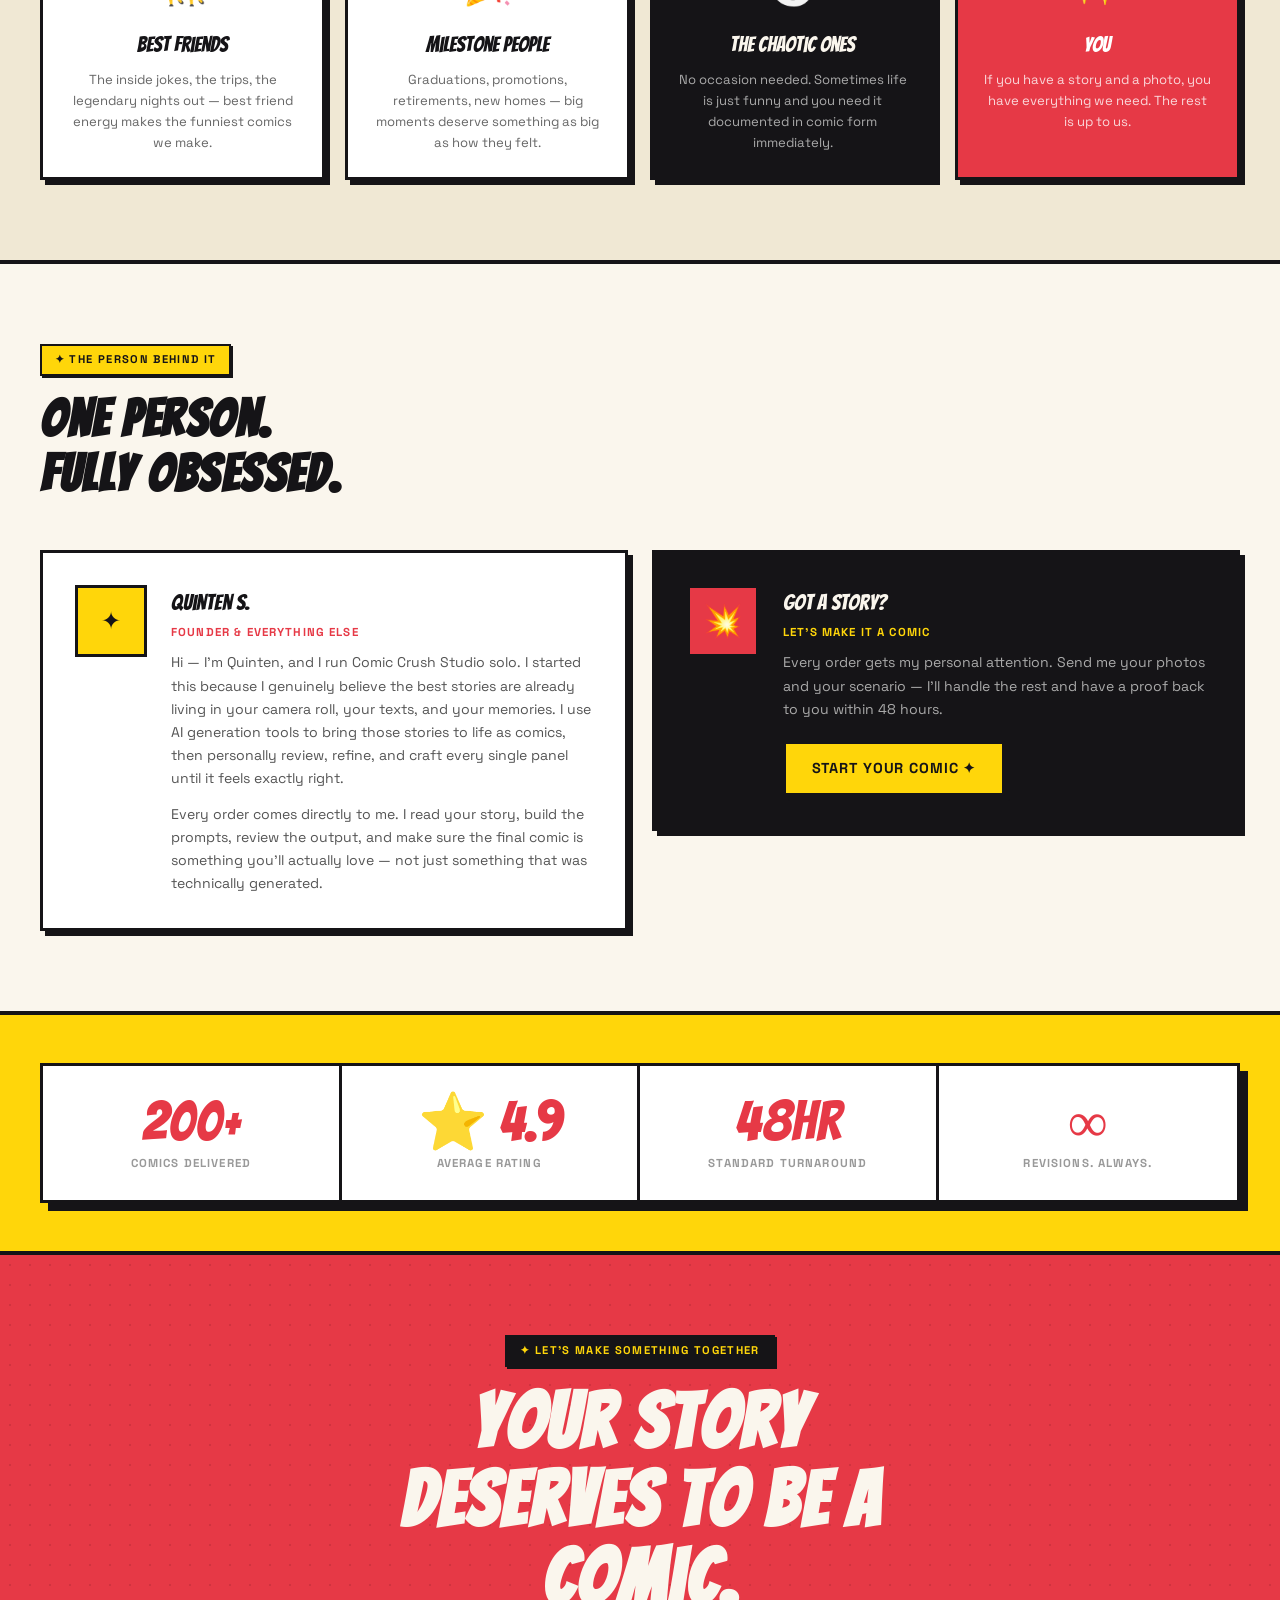
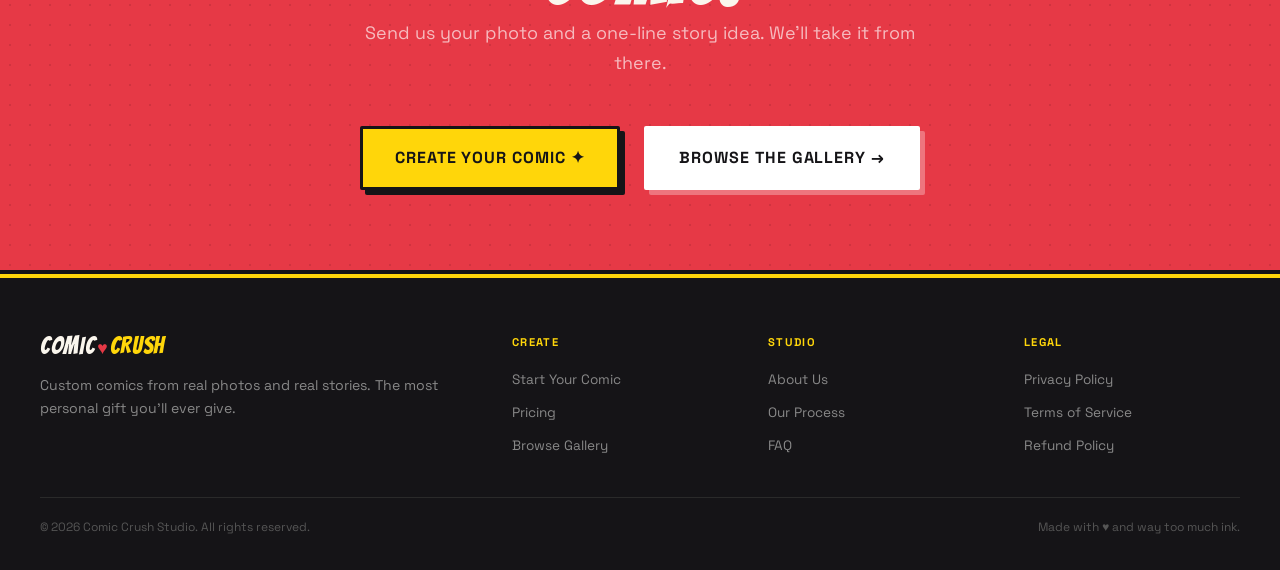
==== commit 0581d857: "Update pricing and add FAQ/legal/process pages Cut all package prices roughly in half. Add faq.html," ====
--- a/about.html
+++ b/about.html
@@ -71,8 +71,8 @@
       <div>
         <div class="section-label red mb-sm">✦ Our Story</div>
         <h1 class="display-heading">We turn real<br>life into<br><span class="text-red">comics.</span></h1>
-        <p class="subheading mt-sm">Comic Crush Studio started with one idea: the best stories aren't in movies or manga — they're in your camera roll, your group chats, and your ridiculous memories.</p>
-        <p class="subheading mt-sm">I'm Quinten — I use AI to bring your story to life as a comic, then personally review, craft, and refine every panel until it looks exactly right. The tech handles the rendering. I handle the magic.</p>
+        <p class="subheading mt-sm">Comic Crush Studio started with one idea: the best stories aren't in movies or manga. They're in your camera roll, your group chats, and your ridiculous memories.</p>
+        <p class="subheading mt-sm">I'm Quinten. I use AI to bring your story to life as a comic, then personally review, craft, and refine every panel until it looks exactly right. The tech handles the rendering. I handle the magic.</p>
         <div class="d-flex flex-wrap gap-sm mt-lg">
           <a href="create.html" class="btn btn-primary btn-lg">Start Your Comic ✦</a>
           <a href="browse.html" class="btn btn-secondary btn-lg">See Our Work</a>
@@ -98,7 +98,7 @@
   <div class="container" style="position:relative;z-index:1">
     <div style="font-family:var(--font-display);font-size:5rem;color:var(--yellow);line-height:0.7;margin-bottom:1rem">"</div>
     <p style="font-family:var(--font-display);font-size:clamp(1.6rem,3vw,2.5rem);color:var(--cream);max-width:20ch;margin:0 auto;line-height:1.25;letter-spacing:0.02em">Comics are the most human way to tell a story. I just happen to make them about you.</p>
-    <div style="margin-top:1.5rem;font-size:0.8rem;text-transform:uppercase;letter-spacing:0.12em;color:var(--yellow);font-weight:700">— The Comic Crush Studio Team</div>
+    <div style="margin-top:1.5rem;font-size:0.8rem;text-transform:uppercase;letter-spacing:0.12em;color:var(--yellow);font-weight:700">Quinten, Comic Crush Studio</div>
   </div>
 </div>
 
@@ -113,7 +113,7 @@
       <div class="value-cell">
         <div class="value-num">01</div>
         <div class="value-title">AI-powered. Quinten-perfected.</div>
-        <p class="value-desc">I use AI to generate your comic visuals — then personally review every panel, refine the prompts, and edit the output until the characters look right, the expressions land, and the story feels exactly like yours.</p>
+        <p class="value-desc">I use AI to generate your comic visuals, then personally review every panel, refine the prompts, and edit the output until the characters look right, the expressions land, and the story feels exactly like yours.</p>
       </div>
       <div class="value-cell" style="background:var(--yellow)">
         <div class="value-num">02</div>
@@ -150,7 +150,7 @@
       <div class="process-step">
         <div class="process-num">03</div>
         <div class="process-title">We Generate &amp; Refine</div>
-        <p class="process-desc">We run your brief through our AI pipeline, then review every single panel — adjusting prompts, editing outputs, and refining until the characters, expressions, and story beats all hit exactly right.</p>
+        <p class="process-desc">We run your brief through our AI pipeline, then review every single panel, adjusting prompts, editing outputs, and refining until the characters, expressions, and story beats all hit exactly right.</p>
       </div>
       <div class="process-step" style="background:var(--ink)">
         <div class="process-num" style="color:var(--yellow)">04</div>
@@ -286,8 +286,8 @@
     <div class="footer-grid">
       <div><div class="logo-wordmark mb-sm"><span class="logo-comic">COMIC</span><span class="logo-heart">♥</span><span class="logo-crush">CRUSH</span></div><p class="footer-tagline">Custom comics from real photos and real stories. The most personal gift you'll ever give.</p></div>
       <div><div class="footer-col-title">Create</div><ul class="footer-links"><li><a href="create.html">Start Your Comic</a></li><li><a href="index.html#pricing">Pricing</a></li><li><a href="browse.html">Browse Gallery</a></li></ul></div>
-      <div><div class="footer-col-title">Studio</div><ul class="footer-links"><li><a href="about.html">About Us</a></li><li><a href="about.html">Our Process</a></li><li><a href="index.html#faq">FAQ</a></li></ul></div>
-      <div><div class="footer-col-title">Legal</div><ul class="footer-links"><li><a href="#">Privacy Policy</a></li><li><a href="#">Terms of Service</a></li><li><a href="#">Refund Policy</a></li></ul></div>
+      <div><div class="footer-col-title">Studio</div><ul class="footer-links"><li><a href="about.html">About Us</a></li><li><a href="process.html">Our Process</a></li><li><a href="faq.html">FAQ</a></li></ul></div>
+      <div><div class="footer-col-title">Legal</div><ul class="footer-links"><li><a href="privacy.html">Privacy Policy</a></li><li><a href="terms.html">Terms of Service</a></li><li><a href="refund.html">Refund Policy</a></li></ul></div>
     </div>
     <div class="footer-bottom"><span>© 2026 Comic Crush Studio. All rights reserved.</span><span>Made with ♥ and way too much ink.</span></div>
   </div>
